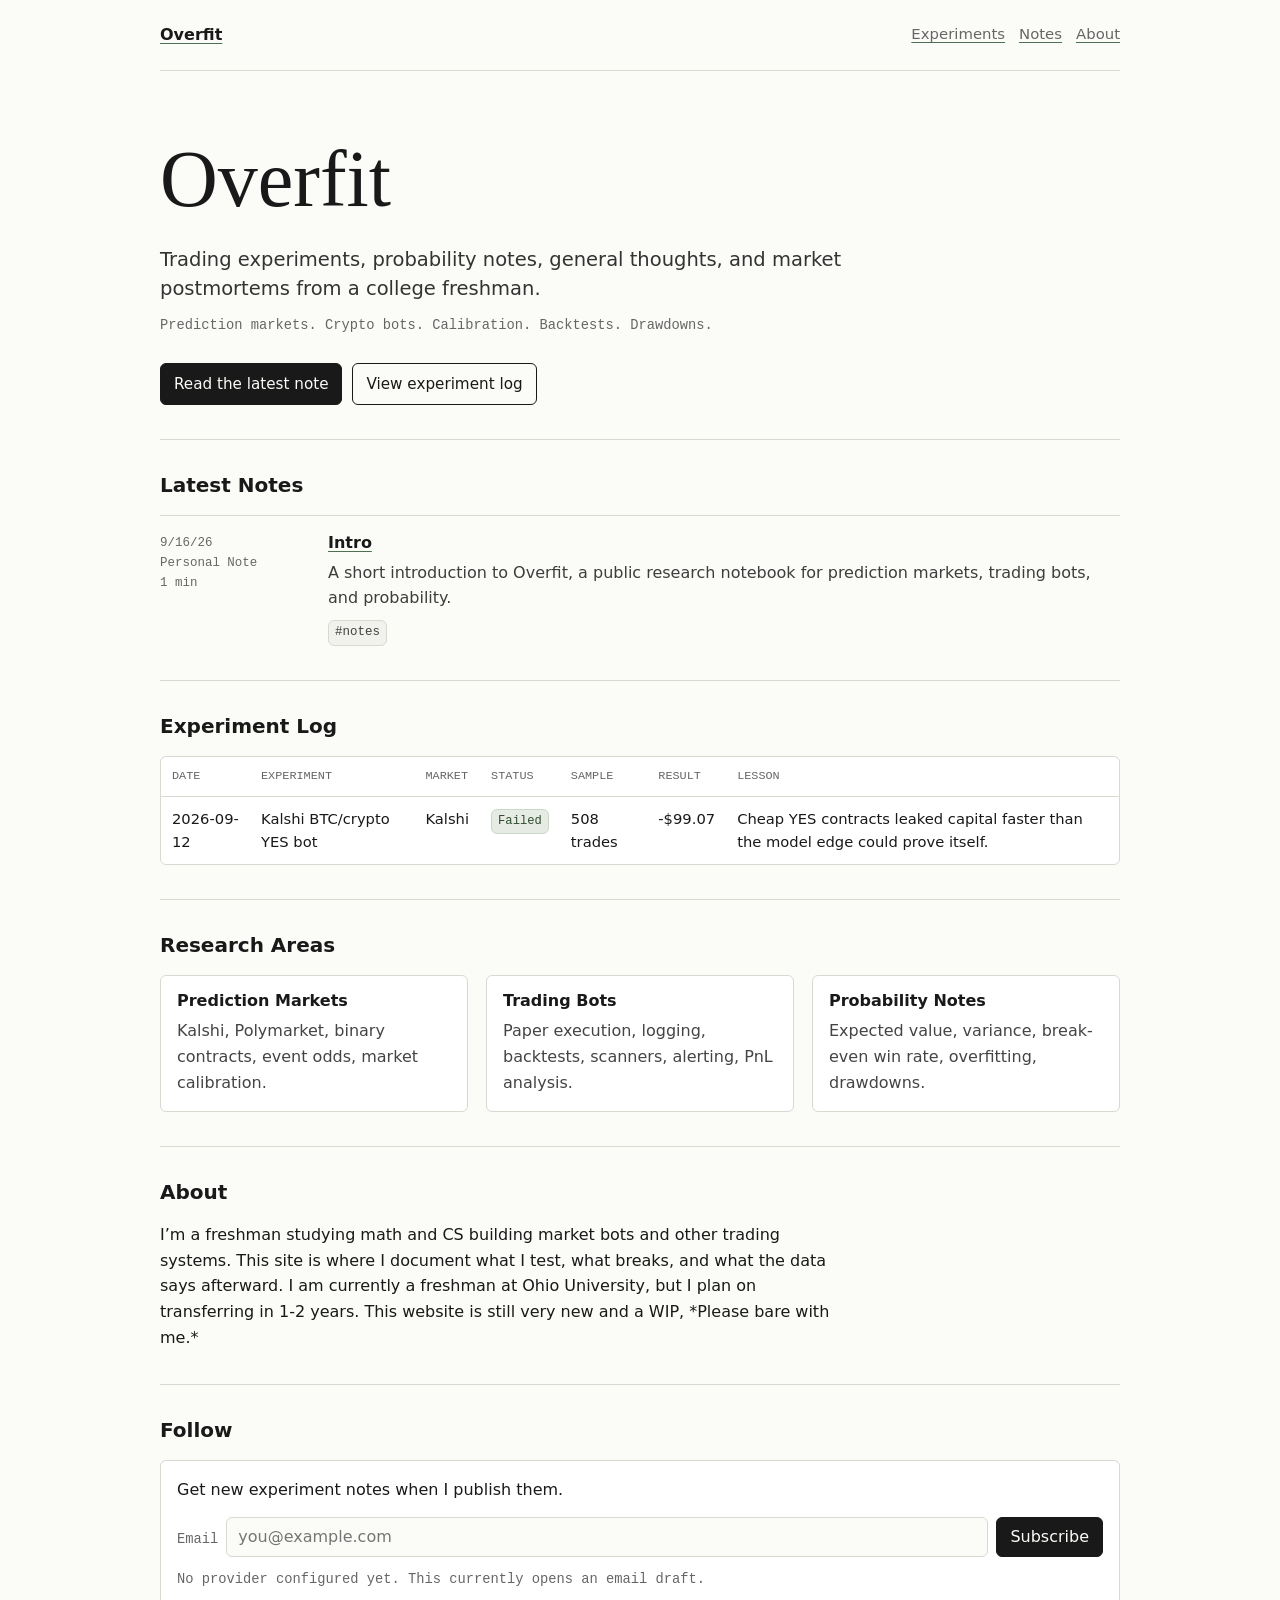
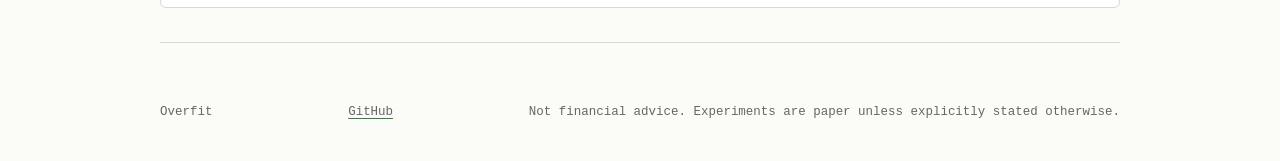
==== index.html @ 7b8bc6a5 "Initial Overfit site" ====
<!doctype html>
<html lang="en">
<head>
  <meta charset="utf-8">
  <meta name="viewport" content="width=device-width, initial-scale=1">
  <meta name="description" content="Trading experiments, probability notes, and market postmortems from someone trying to find real market edges without pretending the failures do not exist.">
  <title>Overfit</title>
  <link rel="icon" type="image/svg+xml" href="data:image/svg+xml,%3Csvg xmlns='http://www.w3.org/2000/svg' viewBox='0 0 32 32'%3E%3Crect width='32' height='32' rx='4' fill='%23f8f8f6'/%3E%3Cpath d='M7 22h18M7 16h18M7 10h18' stroke='%23171717' stroke-width='1.5'/%3E%3Ccircle cx='13' cy='16' r='2.6' fill='%234f6f52'/%3E%3C/svg%3E">
  <link rel="stylesheet" href="style.css">
</head>
<body>
  <div class="page">
    <header>
      <a class="brand" href="index.html">Overfit</a>
      <nav aria-label="Primary navigation">
        <a href="#experiments">Experiments</a>
        <a href="#notes">Notes</a>
        <a href="#about">About</a>
      </nav>
    </header>

    <main>
      <section class="hero" aria-labelledby="home-title">
        <h1 id="home-title">Overfit</h1>
        <p class="lead">Trading experiments, probability notes, general thoughts, and market postmortems from a college freshman.</p>
        <p class="small">Prediction markets. Crypto bots. Calibration. Backtests. Drawdowns.</p>
        <div class="actions" aria-label="Primary actions">
          <a class="button" href="#notes">Read the latest note</a>
          <a class="button secondary" href="#experiments">View experiment log</a>
        </div>
      </section>

      <section id="notes" aria-labelledby="notes-title">
        <h2 id="notes-title">Latest Notes</h2>
        <div class="notes" id="latest-notes">
          <p class="small">Loading notes...</p>
        </div>
      </section>

      <section id="experiments" aria-labelledby="experiments-title">
        <h2 id="experiments-title">Experiment Log</h2>
        <div class="table-wrap">
          <table>
            <thead>
              <tr>
                <th>Date</th>
                <th>Experiment</th>
                <th>Market</th>
                <th>Status</th>
                <th>Sample</th>
                <th>Result</th>
                <th>Lesson</th>
              </tr>
            </thead>
            <tbody>
              <tr>
                <td>2026-09-12</td>
                <td>Kalshi BTC/crypto YES bot</td>
                <td>Kalshi</td>
                <td><span class="badge">Failed</span></td>
                <td>508 trades</td>
                <td>-$99.07</td>
                <td>Cheap YES contracts leaked capital faster than the model edge could prove itself.</td>
              </tr>
            </tbody>
          </table>
        </div>
      </section>

      <section aria-labelledby="areas-title">
        <h2 id="areas-title">Research Areas</h2>
        <div class="areas">
          <div class="area">
            <h3>Prediction Markets</h3>
            <p>Kalshi, Polymarket, binary contracts, event odds, market calibration.</p>
          </div>
          <div class="area">
            <h3>Trading Bots</h3>
            <p>Paper execution, logging, backtests, scanners, alerting, PnL analysis.</p>
          </div>
          <div class="area">
            <h3>Probability Notes</h3>
            <p>Expected value, variance, break-even win rate, overfitting, drawdowns.</p>
          </div>
        </div>
      </section>

      <section id="about" aria-labelledby="about-title">
        <h2 id="about-title">About</h2>
        <p class="about">I’m a freshman studying math and CS building market bots and other trading systems. This site is where I document what I test, what breaks, and what the data says afterward. I am currently a freshman at Ohio University, but I plan on transferring in 1-2 years.
        This website is still very new and a WIP, *Please bare with me.*
        </p>
      </section>

      <section aria-labelledby="follow-title">
        <h2 id="follow-title">Follow</h2>
        <div class="follow">
          <p>Get new experiment notes when I publish them.</p>
          <form action="mailto:hello@example.com" method="post" enctype="text/plain">
            <label class="small" for="email">Email</label>
            <input id="email" name="email" type="email" autocomplete="email" placeholder="you@example.com">
            <button type="submit">Subscribe</button>
          </form>
          <p class="small">No provider configured yet. This currently opens an email draft.</p>
        </div>
      </section>
    </main>

    <footer>
      <span>Overfit</span>
      <span><a href="https://github.com/jamesbernosky">GitHub</a></span>
      <span>Not financial advice. Experiments are paper unless explicitly stated otherwise.</span>
    </footer>
  </div>

  <script>
    const notesRoot = document.querySelector("#latest-notes");

    const escapeText = (value) => {
      const span = document.createElement("span");
      span.textContent = value;
      return span.innerHTML;
    };

    fetch("posts/posts.json")
      .then((response) => {
        if (!response.ok) {
          throw new Error("Could not load posts.");
        }
        return response.json();
      })
      .then((posts) => {
        notesRoot.innerHTML = posts.slice(0, 5).map((post) => {
          const tags = post.tags.map((tag) => `<span class="tag">#${escapeText(tag)}</span>`).join("");
          return `
            <article class="note">
              <div class="meta">${escapeText(post.date)}<br>${escapeText(post.category)}<br>${escapeText(post.readingTime)}</div>
              <div>
                <h3><a href="${escapeText(post.url)}">${escapeText(post.title)}</a></h3>
                <p>${escapeText(post.description)}</p>
                <div class="tags">${tags}</div>
              </div>
            </article>
          `;
        }).join("");
      })
      .catch(() => {
        notesRoot.innerHTML = '<p class="small">Posts could not load. Run this site through the local server, not by opening the file directly.</p>';
      });
  </script>
</body>
</html>
---- style.css ----
:root {
  --bg: #fbfbf8;
  --text: #191919;
  --muted: #666;
  --line: #d9d9d2;
  --soft: #f1f1ed;
  --accent: #4f6f52;
  --accent-soft: #e6ebe4;
}

* {
  box-sizing: border-box;
}

html {
  scroll-behavior: smooth;
}

body {
  margin: 0;
  background: var(--bg);
  color: var(--text);
  font-family: Inter, ui-sans-serif, system-ui, -apple-system, BlinkMacSystemFont, "Segoe UI", sans-serif;
  font-size: 16px;
  line-height: 1.6;
}

a {
  color: inherit;
  text-decoration-color: var(--accent);
  text-underline-offset: 3px;
}

a:hover {
  color: var(--accent);
}

.page {
  width: min(960px, calc(100% - 32px));
  margin: 0 auto;
}

header {
  display: flex;
  align-items: center;
  justify-content: space-between;
  gap: 24px;
  padding: 22px 0;
  border-bottom: 1px solid var(--line);
}

.brand {
  font-weight: 700;
  letter-spacing: 0;
}

nav {
  display: flex;
  flex-wrap: wrap;
  justify-content: flex-end;
  gap: 14px;
  color: var(--muted);
  font-size: 0.93rem;
}

main {
  padding: 54px 0 36px;
}

section {
  padding: 34px 0;
  border-bottom: 1px solid var(--line);
}

.hero {
  padding-top: 8px;
}

h1,
h2,
h3 {
  margin: 0;
  line-height: 1.15;
  letter-spacing: 0;
}

h1 {
  max-width: 760px;
  font-family: Georgia, "Times New Roman", serif;
  font-size: clamp(2.35rem, 7vw, 5rem);
  font-weight: 500;
}

h2 {
  margin-bottom: 18px;
  font-size: 1.25rem;
}

h3 {
  font-size: 1rem;
}

p {
  margin: 0;
}

.lead {
  max-width: 720px;
  margin-top: 20px;
  color: #333;
  font-size: 1.22rem;
  line-height: 1.5;
}

.small {
  margin-top: 12px;
  color: var(--muted);
  font-family: "IBM Plex Mono", "SFMono-Regular", Consolas, monospace;
  font-size: 0.86rem;
}

.actions {
  display: flex;
  flex-wrap: wrap;
  gap: 10px;
  margin-top: 26px;
}

.button {
  display: inline-flex;
  align-items: center;
  min-height: 40px;
  padding: 8px 13px;
  border: 1px solid var(--text);
  border-radius: 6px;
  background: var(--text);
  color: var(--bg);
  text-decoration: none;
  font-size: 0.95rem;
}

.button.secondary {
  background: transparent;
  color: var(--text);
}

.button:hover {
  border-color: var(--accent);
  background: var(--accent);
  color: white;
}

.button.secondary:hover {
  color: white;
}

.thesis {
  max-width: 720px;
}

ul {
  margin: 14px 0 0;
  padding-left: 19px;
}

li + li {
  margin-top: 5px;
}

.notes {
  display: grid;
  gap: 18px;
}

.note {
  display: grid;
  grid-template-columns: 150px 1fr;
  gap: 18px;
  padding-top: 18px;
  border-top: 1px solid var(--line);
}

.meta,
.tags,
.status,
footer {
  color: var(--muted);
  font-family: "IBM Plex Mono", "SFMono-Regular", Consolas, monospace;
  font-size: 0.78rem;
}

.note p {
  margin-top: 7px;
  color: #3d3d3d;
}

.tags {
  display: flex;
  flex-wrap: wrap;
  gap: 6px;
  margin-top: 9px;
}

.tag,
.badge {
  display: inline-flex;
  align-items: center;
  border: 1px solid var(--line);
  border-radius: 6px;
  padding: 2px 6px;
  background: var(--soft);
  color: #424242;
  white-space: nowrap;
}

.badge {
  background: var(--accent-soft);
  border-color: #cbd8c8;
  color: #2f4d31;
  font-family: "IBM Plex Mono", "SFMono-Regular", Consolas, monospace;
  font-size: 0.76rem;
}

.table-wrap {
  overflow-x: auto;
  border: 1px solid var(--line);
  border-radius: 6px;
  background: #fff;
}

table {
  width: 100%;
  min-width: 820px;
  border-collapse: collapse;
  font-size: 0.92rem;
}

th,
td {
  padding: 10px 11px;
  border-bottom: 1px solid var(--line);
  text-align: left;
  vertical-align: top;
}

th {
  color: var(--muted);
  font-family: "IBM Plex Mono", "SFMono-Regular", Consolas, monospace;
  font-size: 0.74rem;
  font-weight: 500;
  text-transform: uppercase;
}

tr:last-child td {
  border-bottom: 0;
}

.areas {
  display: grid;
  grid-template-columns: repeat(3, 1fr);
  gap: 18px;
}

.area,
.postmortem,
.follow {
  border: 1px solid var(--line);
  border-radius: 6px;
  padding: 16px;
  background: #fff;
}

.area p {
  margin-top: 8px;
  color: #444;
}

.stats {
  display: grid;
  grid-template-columns: repeat(5, 1fr);
  gap: 1px;
  margin: 16px 0;
  overflow: hidden;
  border: 1px solid var(--line);
  border-radius: 6px;
  background: var(--line);
}

.stat {
  min-width: 0;
  padding: 11px;
  background: #fff;
}

.stat strong {
  display: block;
  font-size: 1.05rem;
}

.stat span {
  color: var(--muted);
  font-family: "IBM Plex Mono", "SFMono-Regular", Consolas, monospace;
  font-size: 0.72rem;
}

.about {
  max-width: 690px;
}

form {
  display: flex;
  gap: 8px;
  margin-top: 14px;
}

input {
  flex: 1;
  min-width: 0;
  height: 40px;
  border: 1px solid var(--line);
  border-radius: 6px;
  padding: 0 11px;
  background: var(--bg);
  color: var(--text);
  font: inherit;
}

button {
  height: 40px;
  border: 1px solid var(--text);
  border-radius: 6px;
  padding: 0 13px;
  background: var(--text);
  color: var(--bg);
  font: inherit;
  cursor: pointer;
}

button:hover {
  border-color: var(--accent);
  background: var(--accent);
}

footer {
  display: flex;
  flex-wrap: wrap;
  gap: 12px;
  justify-content: space-between;
  padding: 24px 0 38px;
}

.post-page main {
  max-width: 740px;
}

.back-link {
  display: inline-flex;
  margin-bottom: 30px;
  color: var(--muted);
  font-size: 0.92rem;
}

article.post h1 {
  margin-bottom: 16px;
}

.post-meta {
  margin-bottom: 24px;
  color: var(--muted);
  font-family: "IBM Plex Mono", "SFMono-Regular", Consolas, monospace;
  font-size: 0.82rem;
}

article.post h2 {
  margin-top: 38px;
}

article.post p {
  margin-top: 16px;
}

article.post code {
  border: 1px solid var(--line);
  border-radius: 4px;
  padding: 1px 4px;
  background: var(--soft);
}

@media (max-width: 740px) {
  header {
    align-items: flex-start;
    flex-direction: column;
  }

  nav {
    justify-content: flex-start;
  }

  main {
    padding-top: 34px;
  }

  .note,
  .areas,
  .stats {
    grid-template-columns: 1fr;
  }

  form {
    flex-direction: column;
  }

  button {
    width: 100%;
  }
}
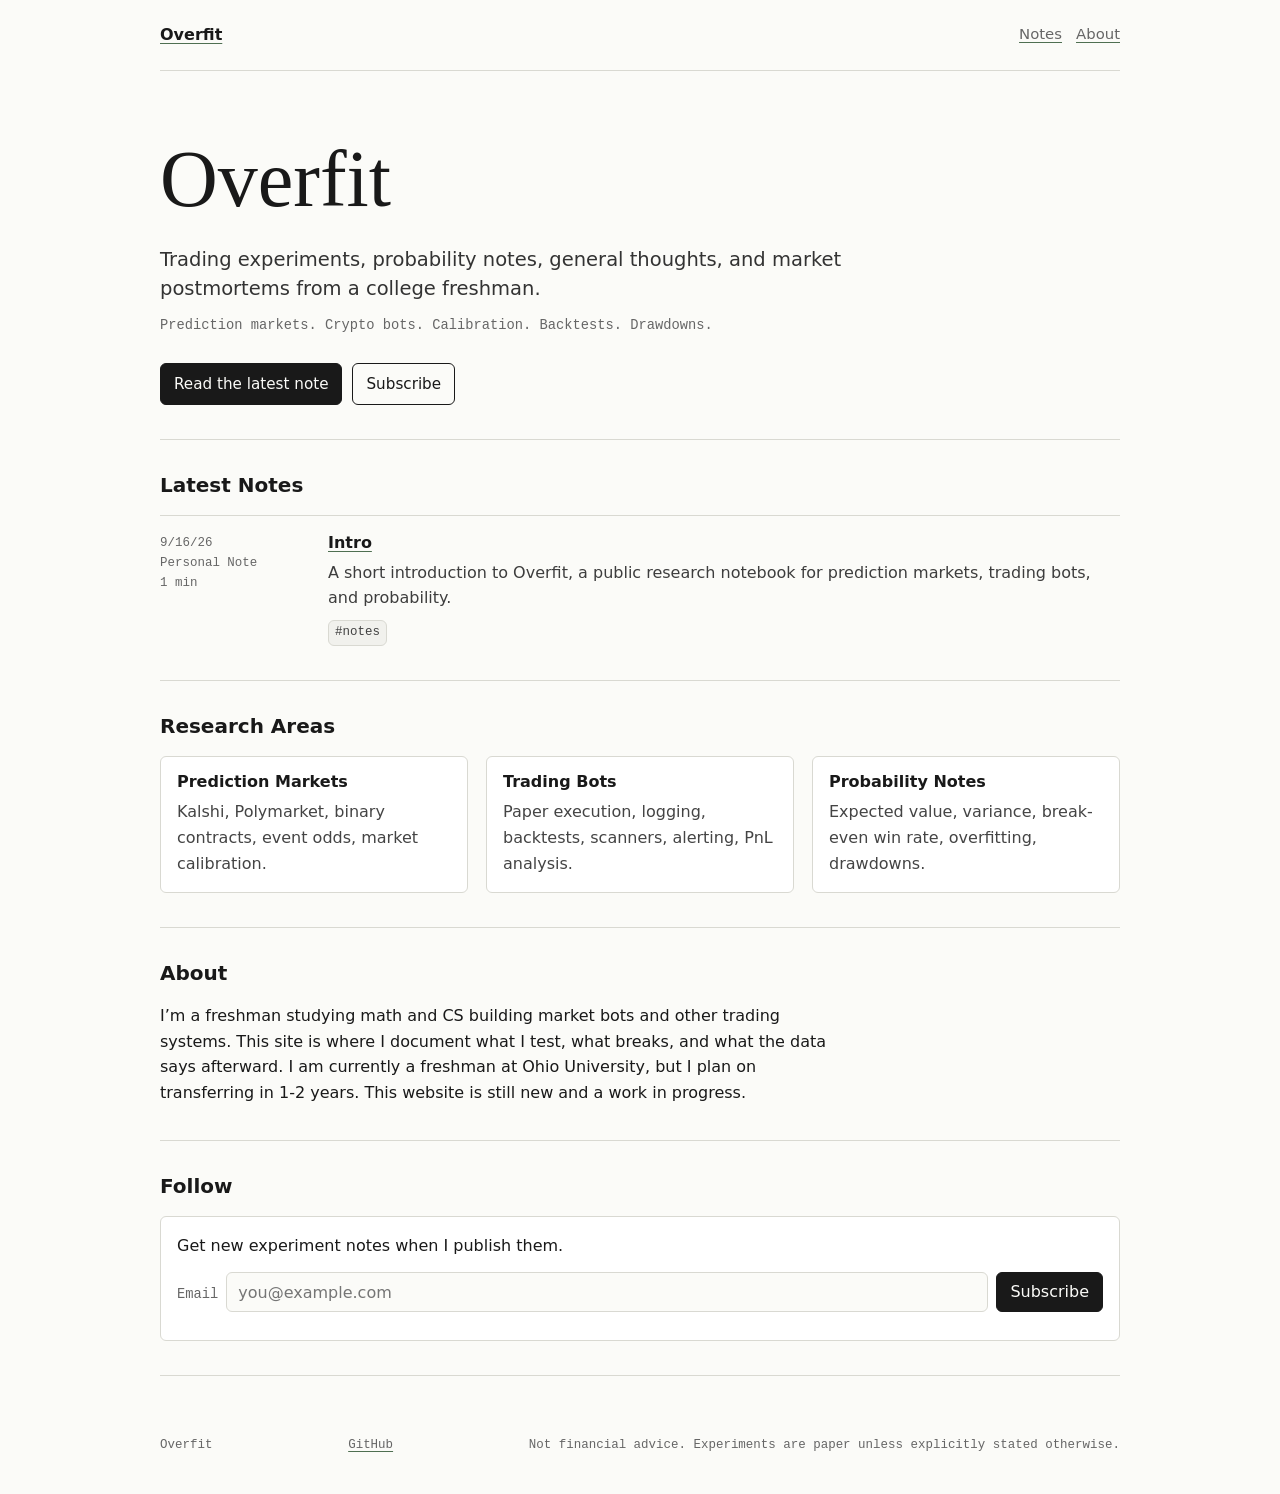
==== commit 1bd616e0: "Remove experiment log and add newsletter signup" ====
--- a/index.html
+++ b/index.html
@@ -13,7 +13,6 @@
     <header>
       <a class="brand" href="index.html">Overfit</a>
       <nav aria-label="Primary navigation">
-        <a href="#experiments">Experiments</a>
         <a href="#notes">Notes</a>
         <a href="#about">About</a>
       </nav>
@@ -26,7 +25,7 @@
         <p class="small">Prediction markets. Crypto bots. Calibration. Backtests. Drawdowns.</p>
         <div class="actions" aria-label="Primary actions">
           <a class="button" href="#notes">Read the latest note</a>
-          <a class="button secondary" href="#experiments">View experiment log</a>
+          <a class="button secondary" href="#follow">Subscribe</a>
         </div>
       </section>
 
@@ -34,36 +33,6 @@
         <h2 id="notes-title">Latest Notes</h2>
         <div class="notes" id="latest-notes">
           <p class="small">Loading notes...</p>
-        </div>
-      </section>
-
-      <section id="experiments" aria-labelledby="experiments-title">
-        <h2 id="experiments-title">Experiment Log</h2>
-        <div class="table-wrap">
-          <table>
-            <thead>
-              <tr>
-                <th>Date</th>
-                <th>Experiment</th>
-                <th>Market</th>
-                <th>Status</th>
-                <th>Sample</th>
-                <th>Result</th>
-                <th>Lesson</th>
-              </tr>
-            </thead>
-            <tbody>
-              <tr>
-                <td>2026-09-12</td>
-                <td>Kalshi BTC/crypto YES bot</td>
-                <td>Kalshi</td>
-                <td><span class="badge">Failed</span></td>
-                <td>508 trades</td>
-                <td>-$99.07</td>
-                <td>Cheap YES contracts leaked capital faster than the model edge could prove itself.</td>
-              </tr>
-            </tbody>
-          </table>
         </div>
       </section>
 
@@ -88,20 +57,20 @@
       <section id="about" aria-labelledby="about-title">
         <h2 id="about-title">About</h2>
         <p class="about">I’m a freshman studying math and CS building market bots and other trading systems. This site is where I document what I test, what breaks, and what the data says afterward. I am currently a freshman at Ohio University, but I plan on transferring in 1-2 years.
-        This website is still very new and a WIP, *Please bare with me.*
+        This website is still new and a work in progress.
         </p>
       </section>
 
-      <section aria-labelledby="follow-title">
+      <section id="follow" aria-labelledby="follow-title">
         <h2 id="follow-title">Follow</h2>
         <div class="follow">
           <p>Get new experiment notes when I publish them.</p>
-          <form action="mailto:hello@example.com" method="post" enctype="text/plain">
+          <form id="newsletter-form">
             <label class="small" for="email">Email</label>
-            <input id="email" name="email" type="email" autocomplete="email" placeholder="you@example.com">
+            <input id="email" name="email" type="email" autocomplete="email" placeholder="you@example.com" required>
             <button type="submit">Subscribe</button>
           </form>
-          <p class="small">No provider configured yet. This currently opens an email draft.</p>
+          <p class="small" id="newsletter-status" role="status"></p>
         </div>
       </section>
     </main>
@@ -147,6 +116,38 @@
       .catch(() => {
         notesRoot.innerHTML = '<p class="small">Posts could not load. Run this site through the local server, not by opening the file directly.</p>';
       });
+
+    const form = document.querySelector("#newsletter-form");
+    const email = document.querySelector("#email");
+    const status = document.querySelector("#newsletter-status");
+
+    form.addEventListener("submit", async (event) => {
+      event.preventDefault();
+      status.textContent = "Subscribing...";
+
+      try {
+        const response = await fetch("/api/subscribe", {
+          method: "POST",
+          headers: {
+            "Content-Type": "application/json"
+          },
+          body: JSON.stringify({
+            email: email.value
+          })
+        });
+
+        const result = await response.json();
+
+        if (!response.ok) {
+          throw new Error(result.error || "Subscription failed.");
+        }
+
+        form.reset();
+        status.textContent = result.message || "Check your email to confirm.";
+      } catch (error) {
+        status.textContent = error.message;
+      }
+    });
   </script>
 </body>
 </html>
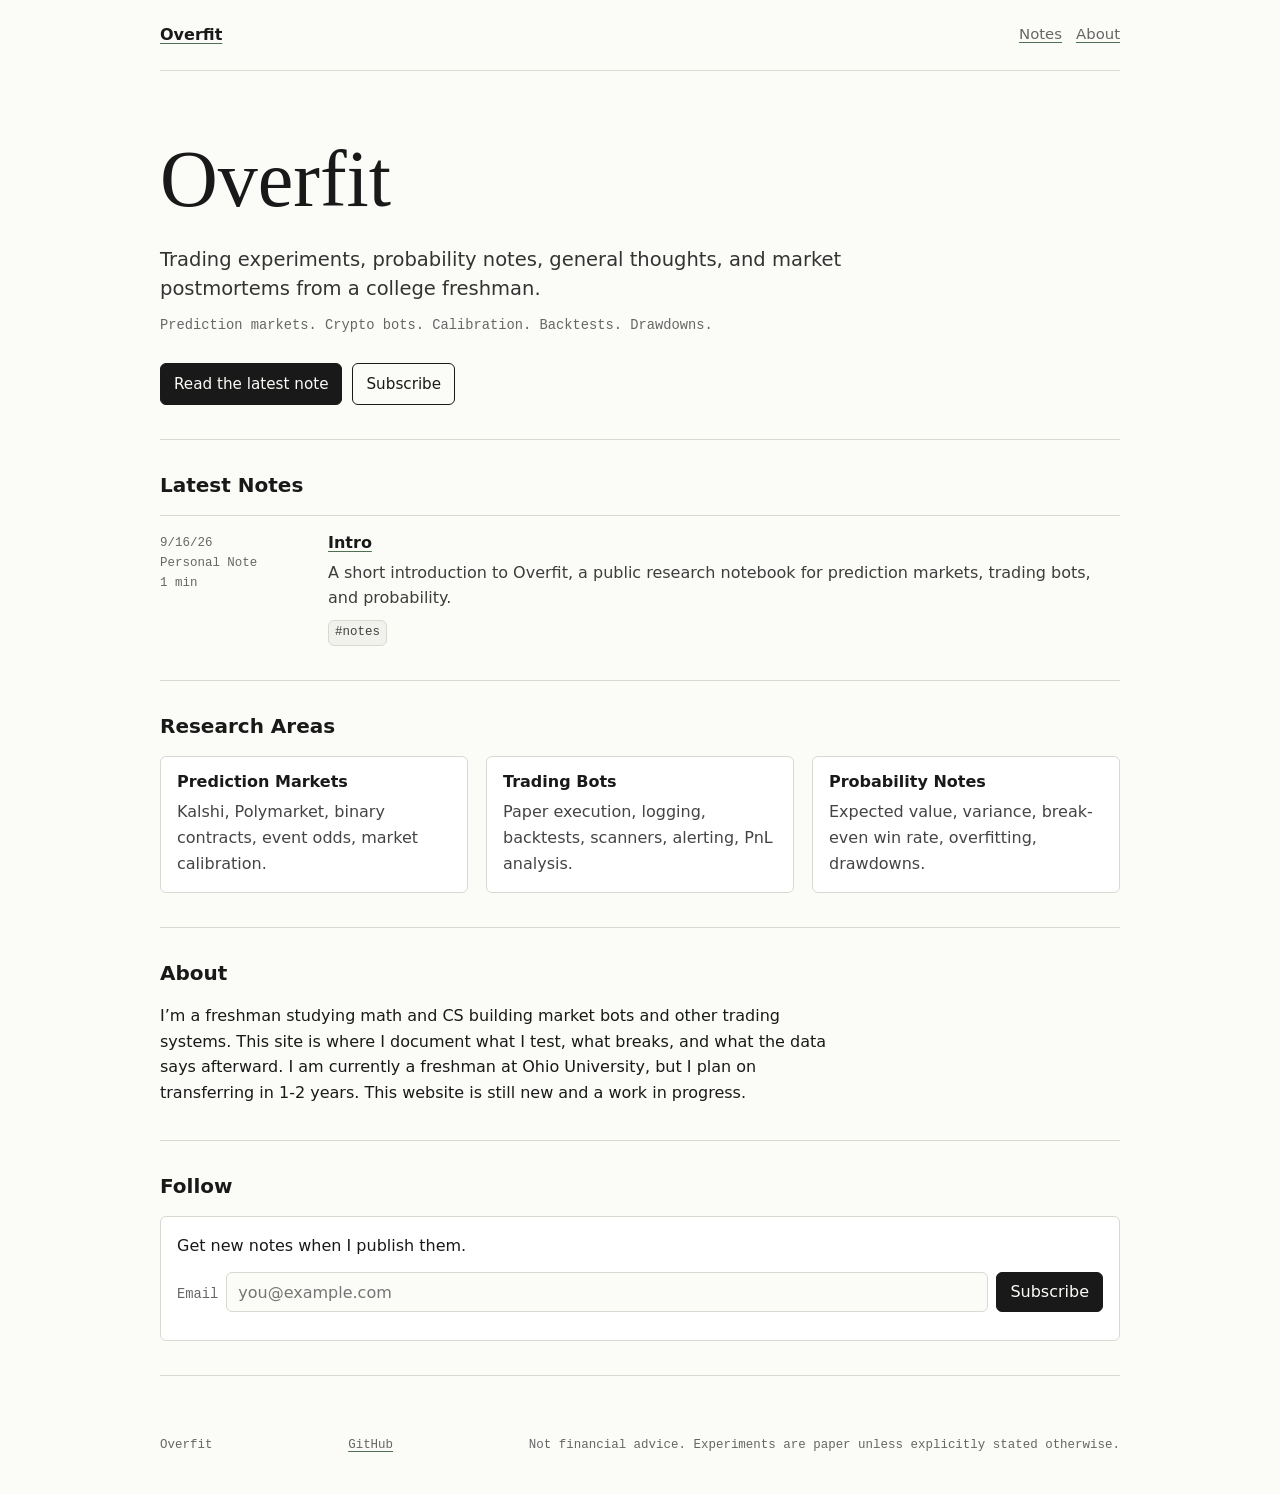
==== commit 835a3432: "bleh" ====
--- a/index.html
+++ b/index.html
@@ -64,7 +64,7 @@
       <section id="follow" aria-labelledby="follow-title">
         <h2 id="follow-title">Follow</h2>
         <div class="follow">
-          <p>Get new experiment notes when I publish them.</p>
+          <p>Get new notes when I publish them.</p>
           <form id="newsletter-form">
             <label class="small" for="email">Email</label>
             <input id="email" name="email" type="email" autocomplete="email" placeholder="you@example.com" required>
